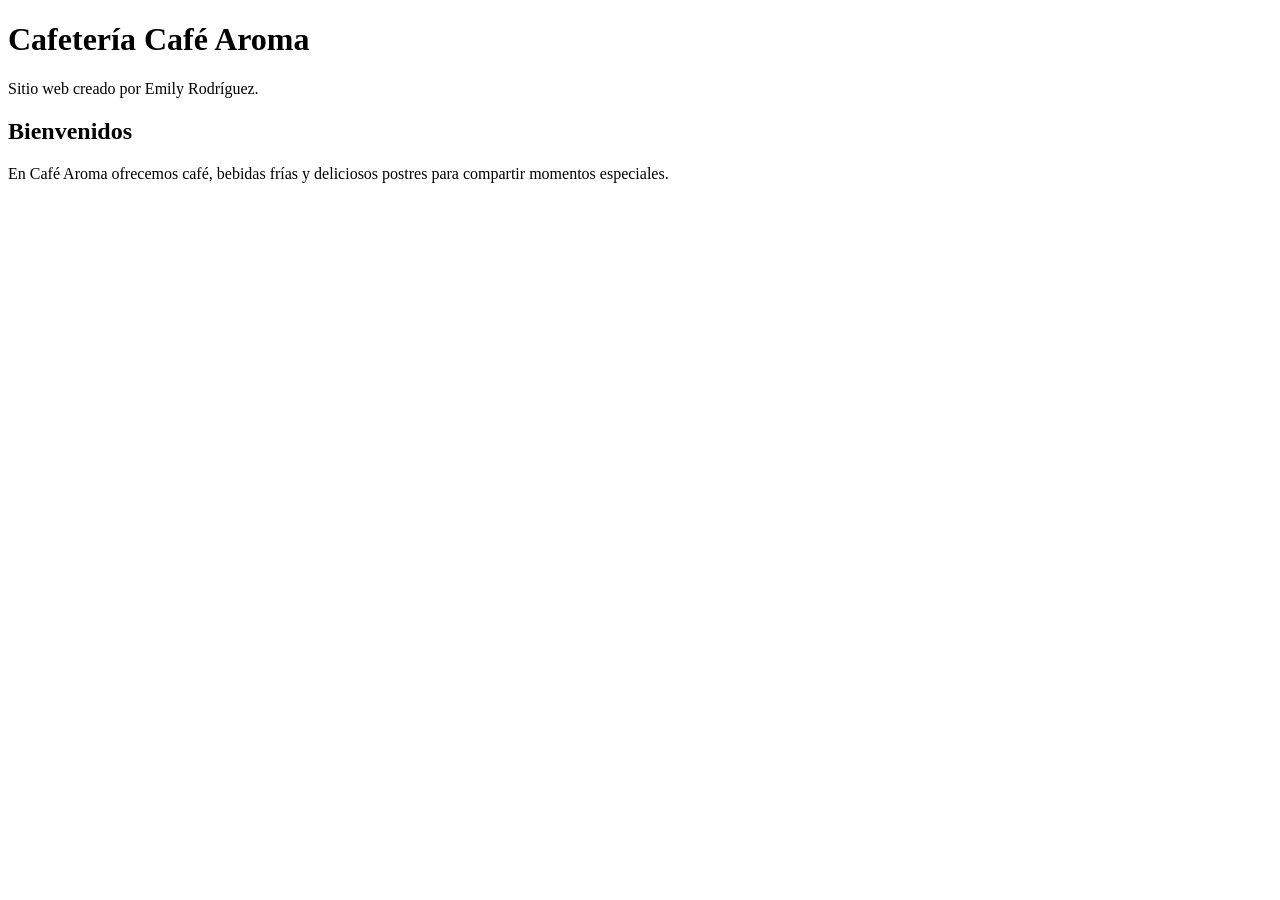
==== index.html @ 938803f1 "Primer avance del sitio Café Aroma" ====
<!DOCTYPE html>
<html lang="es">
<head>
    <meta charset="UTF-8">
    <meta name="viewport" content="width=device-width, initial-scale=1.0">
    <title>Café Aroma</title>
</head>
<body>
    <h1>Cafetería Café Aroma</h1>
    <p>Sitio web creado por Emily Rodríguez.</p>

    <h2>Bienvenidos</h2>
    <p>En Café Aroma ofrecemos café, bebidas frías y deliciosos postres para compartir momentos especiales.</p>
</body>
</html>
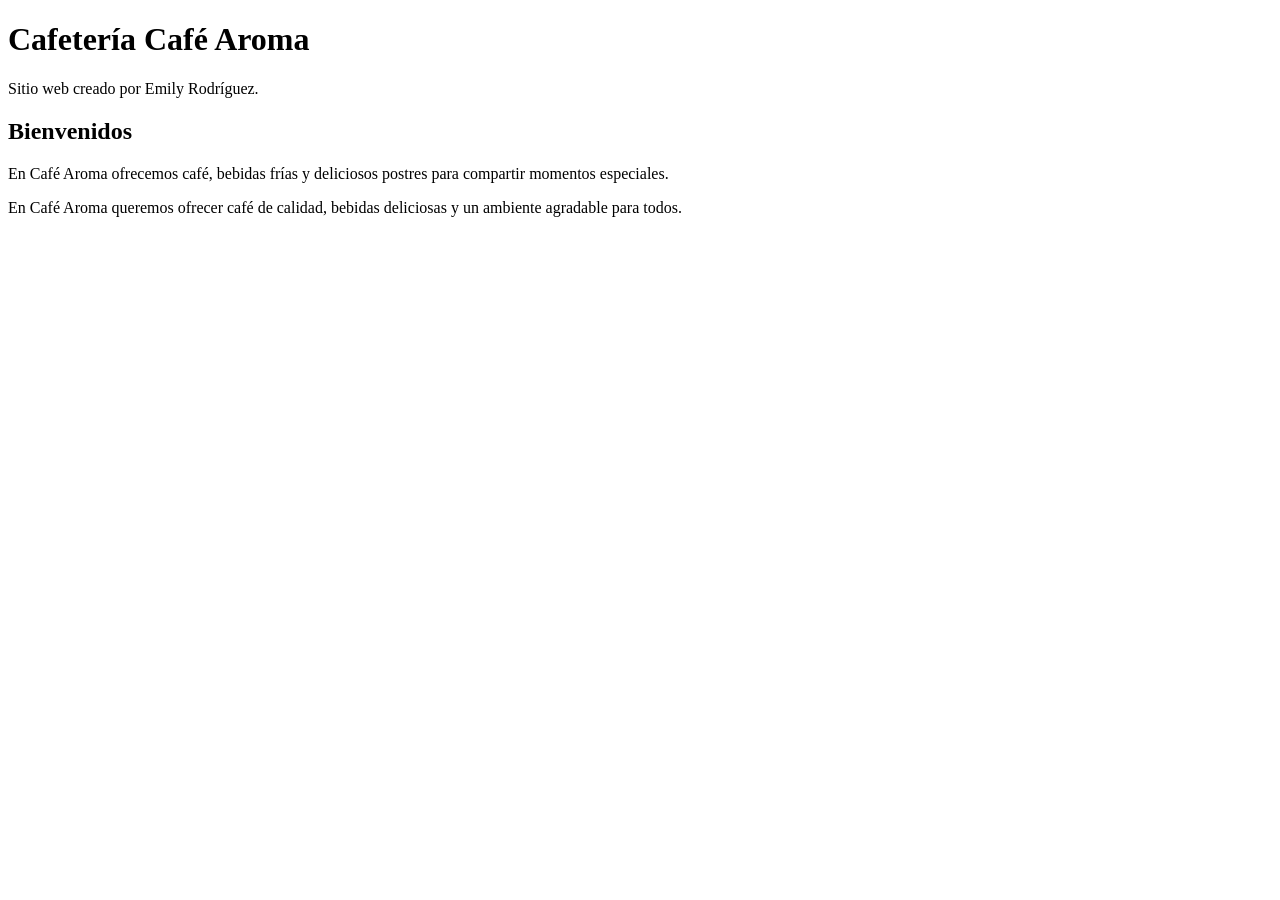
==== commit ed0fe6e6: "Segundo avance del sitio Café Aroma" ====
--- a/index.html
+++ b/index.html
@@ -12,5 +12,6 @@
 
     <h2>Bienvenidos</h2>
     <p>En Café Aroma ofrecemos café, bebidas frías y deliciosos postres para compartir momentos especiales.</p>
+ <p>En Café Aroma queremos ofrecer café de calidad, bebidas deliciosas y un ambiente agradable para todos.</p>
 </body>
-</html>
+</html>
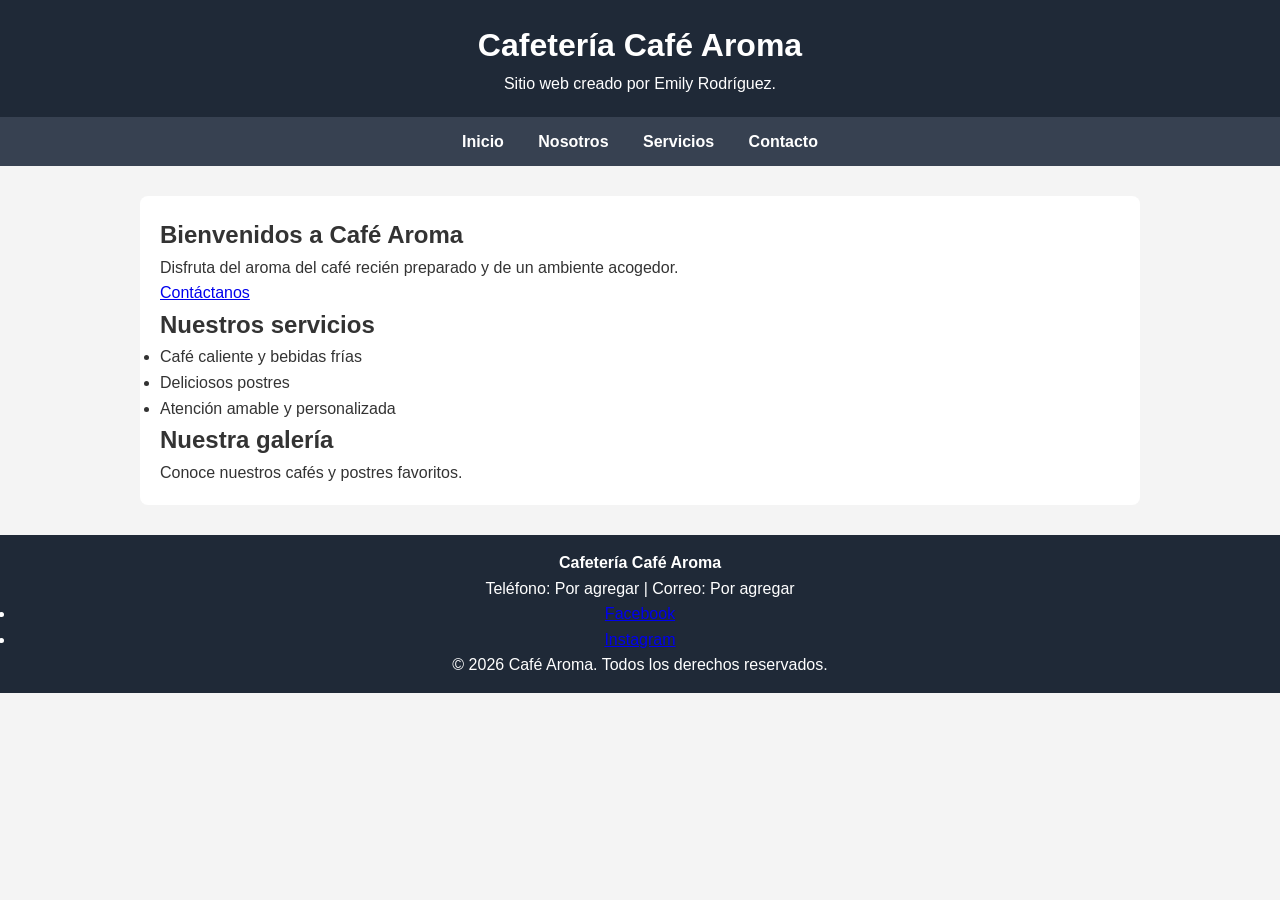
==== commit 5b864a02: "Actualizacion de pagina web" ====
--- a/index.html
+++ b/index.html
@@ -5,13 +5,60 @@
     <meta charset="UTF-8">
     <meta name="viewport" content="width=device-width, initial-scale=1.0">
     <title>Café Aroma</title>
+    <link rel="stylesheet" href="css/estilos.css">
 </head>
 <body>
-    <h1>Cafetería Café Aroma</h1>
-    <p>Sitio web creado por Emily Rodríguez.</p>
+    
+    <header>
+        <h1>Cafetería Café Aroma</h1>
+        <p>Sitio web creado por Emily Rodríguez.</p>
+    </header>
 
-    <h2>Bienvenidos</h2>
-    <p>En Café Aroma ofrecemos café, bebidas frías y deliciosos postres para compartir momentos especiales.</p>
- <p>En Café Aroma queremos ofrecer café de calidad, bebidas deliciosas y un ambiente agradable para todos.</p>
+    <nav>
+        <a href="index.html">Inicio</a>
+        <a href="nosotros.html">Nosotros</a>
+        <a href="servicios.html">Servicios</a>
+        <a href="contacto.html">Contacto</a>
+    </nav>
+
+<main>
+    <section class="portada">
+        <h2>Bienvenidos a Café Aroma</h2>
+        <p>Disfruta del aroma del café recién preparado y de un ambiente acogedor.</p>
+        <a href="contacto.html" class="boton">Contáctanos</a>
+    </section>
+
+    <section class="servicios">
+        <h2>Nuestros servicios</h2>
+        <ul>
+            <li>Café caliente y bebidas frías</li>
+            <li>Deliciosos postres</li>
+            <li>Atención amable y personalizada</li>
+        </ul>
+    </section>
+
+    <section class="galeria">
+        <h2>Nuestra galería</h2>
+        <p>Conoce nuestros cafés y postres favoritos.</p>
+    </section>
+</main>
+
+<footer>
+    <div>
+        <p><strong>Cafetería Café Aroma</strong></p>
+        <p>Teléfono: Por agregar | Correo: Por agregar</p>
+    </div>
+
+    <ul>
+        <li><a href="https://www.facebook.com/" target="_blank" rel="noopener">Facebook</a></li>
+        <li><a href="https://www.instagram.com/" target="_blank" rel="noopener">Instagram</a></li>
+    </ul>
+
+    <p>&copy; 2026 Café Aroma. Todos los derechos reservados.</p>
+</footer>
+
+    <script src="js/script.js"></script>
+    
 </body>
-</html>+</html>
+
--- a/css/estilos.css
+++ b/css/estilos.css
@@ -0,0 +1,78 @@
+
+/* Estilos generales */
+* {
+    margin: 0;
+    padding: 0;
+    box-sizing: border-box;
+}
+
+body {
+    font-family: Arial, sans-serif;
+    background-color: #f4f4f4;
+    color: #333;
+    line-height: 1.6;
+}
+
+/* Encabezado */
+header {
+    background-color: #1f2937;
+    color: white;
+    padding: 20px;
+    text-align: center;
+}
+
+/* Menú de navegación */
+nav {
+    background-color: #374151;
+    padding: 12px;
+    text-align: center;
+}
+
+nav a {
+    color: white;
+    text-decoration: none;
+    margin: 0 15px;
+    font-weight: bold;
+}
+
+nav a:hover {
+    color: #facc15;
+}
+
+/* Contenido principal */
+main {
+    max-width: 1000px;
+    margin: 30px auto;
+    padding: 20px;
+    background-color: white;
+    border-radius: 8px;
+}
+
+/* Imágenes */
+img {
+    max-width: 100%;
+    height: auto;
+}
+
+/* Botones */
+button {
+    background-color: #2563eb;
+    color: white;
+    border: none;
+    padding: 10px 18px;
+    border-radius: 5px;
+    cursor: pointer;
+}
+
+button:hover {
+    background-color: #1d4ed8;
+}
+
+/* Pie de página */
+footer {
+    background-color: #1f2937;
+    color: white;
+    text-align: center;
+    padding: 15px;
+    margin-top: 30px;
+}
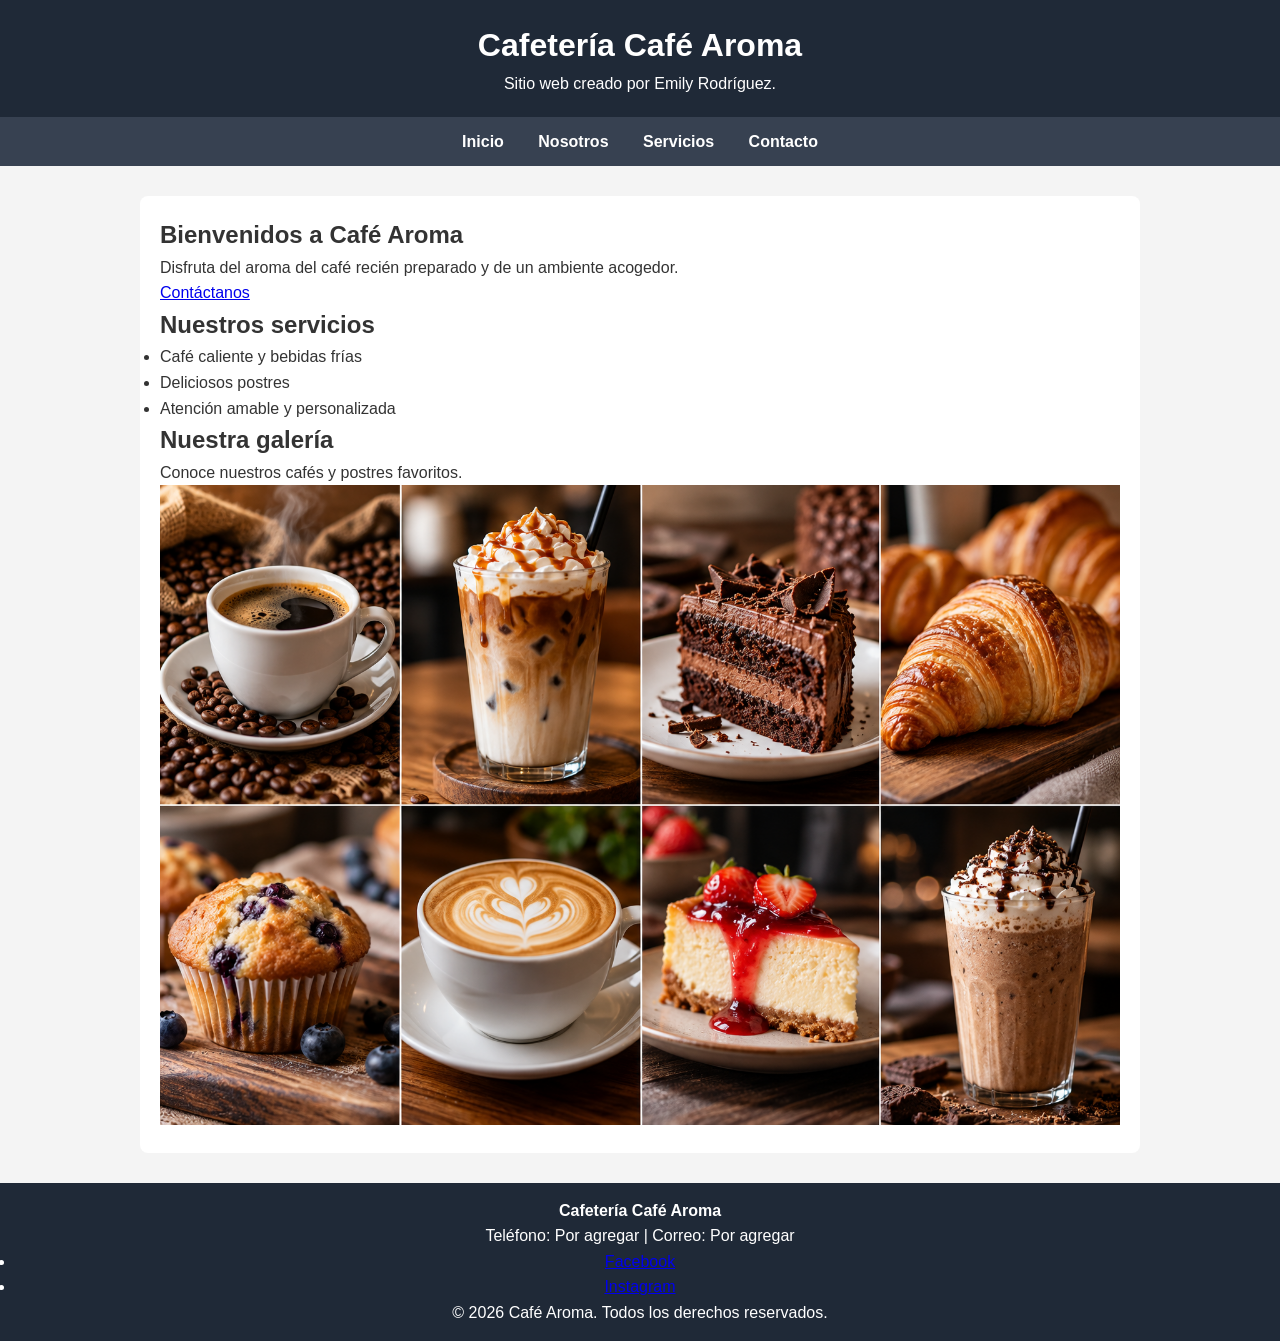
==== commit e23b128b: "Agrega imagen a la galeria" ====
--- a/index.html
+++ b/index.html
@@ -40,6 +40,9 @@
     <section class="galeria">
         <h2>Nuestra galería</h2>
         <p>Conoce nuestros cafés y postres favoritos.</p>
+        
+<img src="img/cafe-aroma.png" alt="Café recién preparado y variedad de postres de Café Aroma">
+
     </section>
 </main>
 
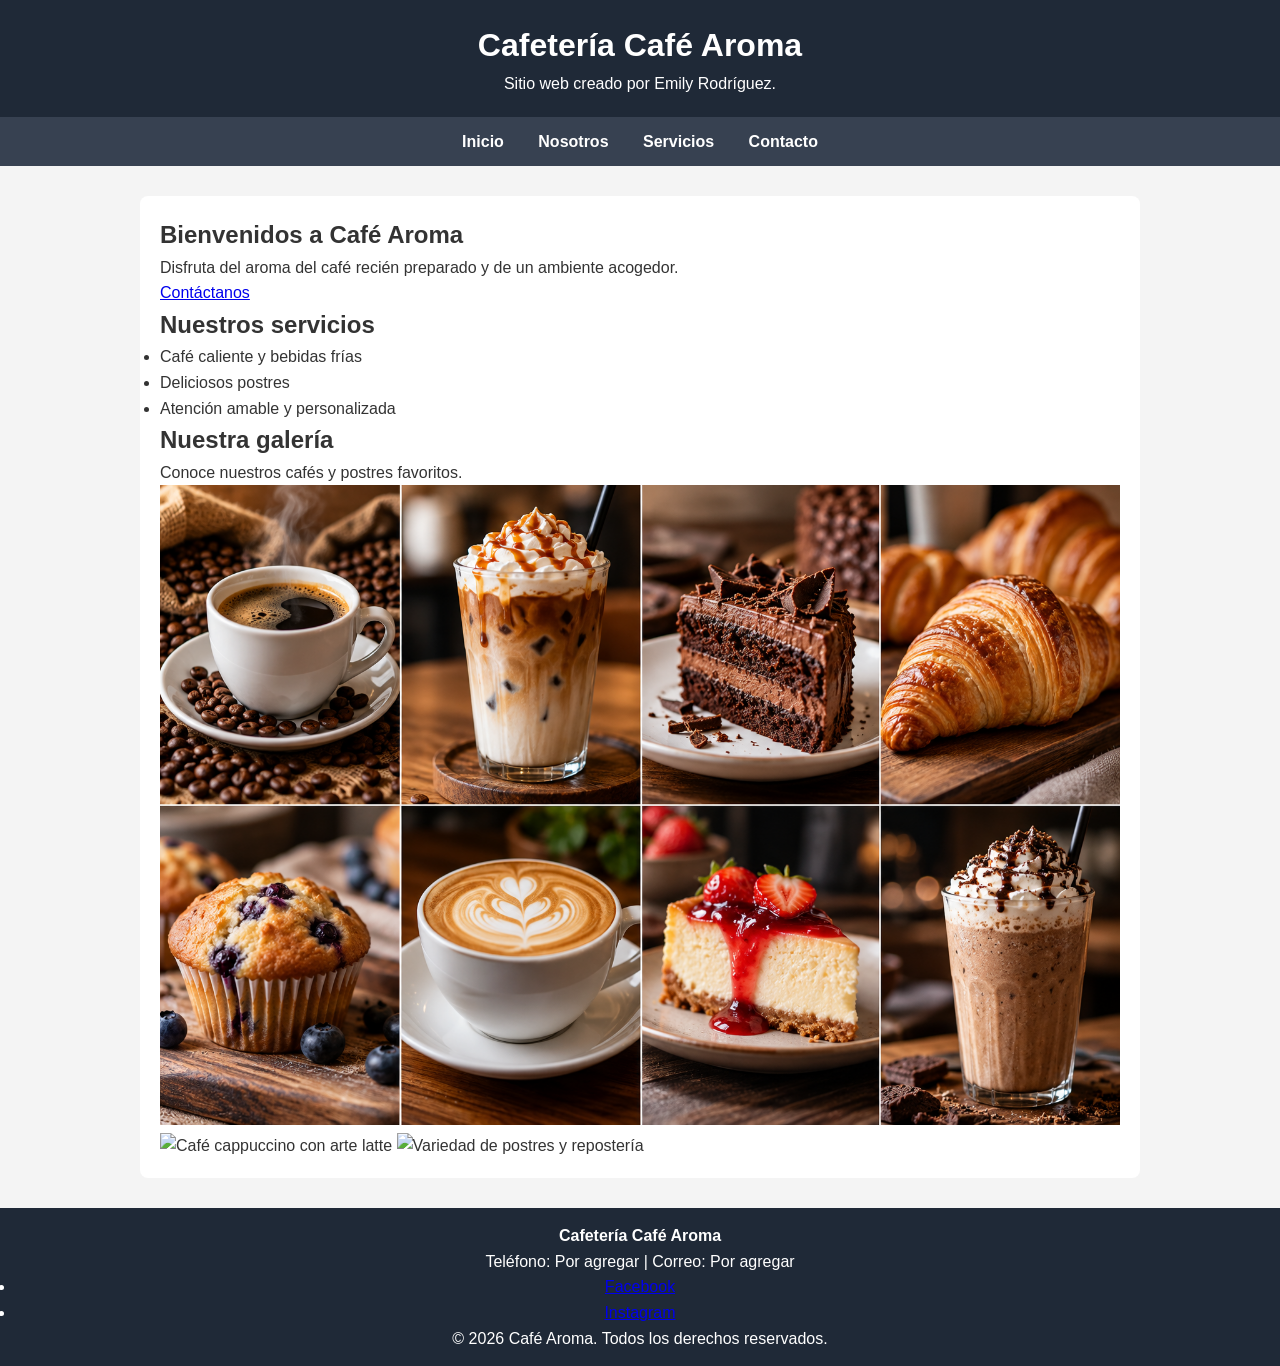
==== commit 1f81944a: "Agrega tres imagenes a la galeria" ====
--- a/index.html
+++ b/index.html
@@ -42,6 +42,8 @@
         <p>Conoce nuestros cafés y postres favoritos.</p>
         
 <img src="img/cafe-aroma.png" alt="Café recién preparado y variedad de postres de Café Aroma">
+<img src="img/cafe2.jpg" alt="Café cappuccino con arte latte">
+<img src="img/postres.jpg" alt="Variedad de postres y repostería">
 
     </section>
 </main>
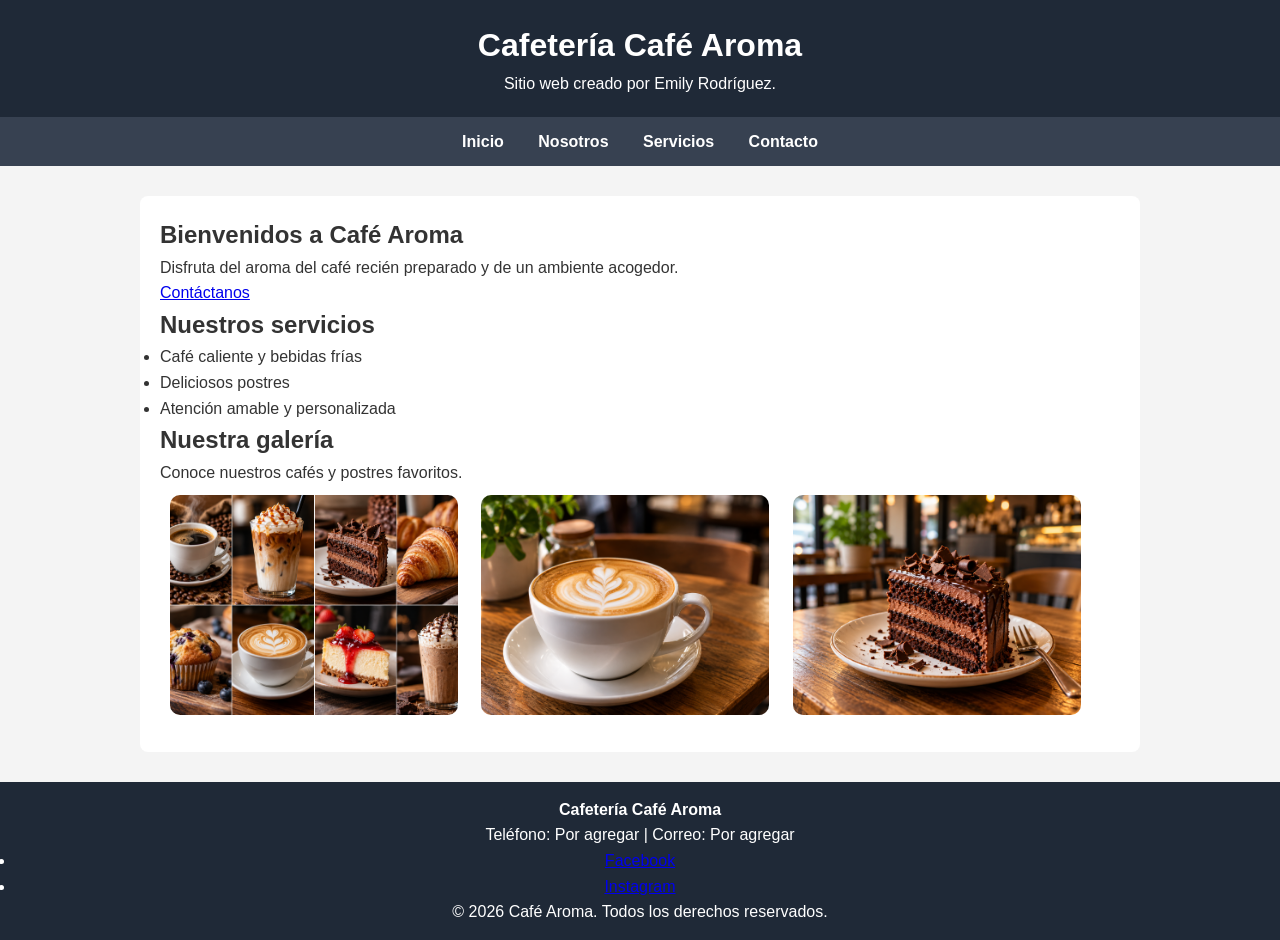
==== commit 82030474: "Agrega las tres imagenes y mejora la galeria" ====
--- a/index.html
+++ b/index.html
@@ -42,9 +42,8 @@
         <p>Conoce nuestros cafés y postres favoritos.</p>
         
 <img src="img/cafe-aroma.png" alt="Café recién preparado y variedad de postres de Café Aroma">
-<img src="img/cafe2.jpg" alt="Café cappuccino con arte latte">
-<img src="img/postres.jpg" alt="Variedad de postres y repostería">
-
+<img src="img/cafe2.png" alt="Café cappuccino con arte latte">
+<img src="img/postres.png" alt="Pastel de chocolate">
     </section>
 </main>
 
--- a/css/estilos.css
+++ b/css/estilos.css
@@ -76,3 +76,11 @@
     padding: 15px;
     margin-top: 30px;
 }
+/* Galería de imágenes */
+.galeria img {
+    width: 30%;
+    height: 220px;
+    object-fit: cover;
+    margin: 1%;
+    border-radius: 10px;
+}
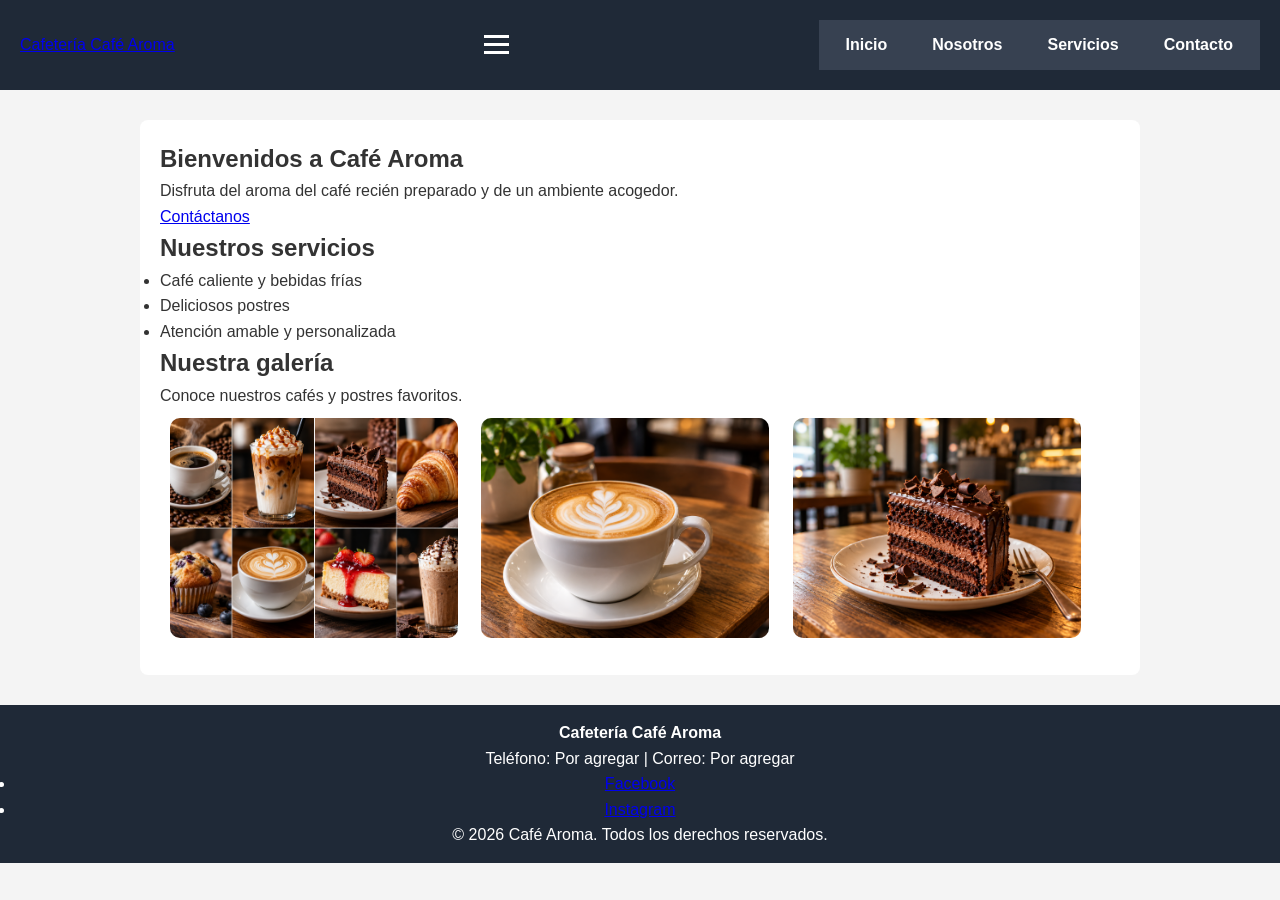
==== commit b2f9dce0: "Actualiza menu y estilos" ====
--- a/index.html
+++ b/index.html
@@ -9,18 +9,25 @@
 </head>
 <body>
     
-    <header>
-        <h1>Cafetería Café Aroma</h1>
-        <p>Sitio web creado por Emily Rodríguez.</p>
-    </header>
+   <header class="header">
+    <a href="index.html" class="logo">Cafetería Café Aroma</a>
 
-    <nav>
-        <a href="index.html">Inicio</a>
-        <a href="nosotros.html">Nosotros</a>
-        <a href="servicios.html">Servicios</a>
-        <a href="contacto.html">Contacto</a>
+    <button class="hamburguesa" id="btnMenu" aria-label="Abrir menú">
+        <span></span>
+        <span></span>
+        <span></span>
+    </button>
+
+    <nav class="menu" id="menu">
+        <ul>
+            <li><a href="index.html">Inicio</a></li>
+            <li><a href="nosotros.html">Nosotros</a></li>
+            <li><a href="servicios.html">Servicios</a></li>
+            <li><a href="contacto.html">Contacto</a></li>
+        </ul>
     </nav>
-
+</header>
+   
 <main>
     <section class="portada">
         <h2>Bienvenidos a Café Aroma</h2>
--- a/css/estilos.css
+++ b/css/estilos.css
@@ -84,3 +84,39 @@
     margin: 1%;
     border-radius: 10px;
 }
+
+/* Menú hamburguesa */
+.header {
+    display: flex;
+    justify-content: space-between;
+    align-items: center;
+    flex-wrap: wrap;
+}
+
+.hamburguesa {
+    display: flex;
+    flex-direction: column;
+    gap: 5px;
+    background: transparent;
+    border: none;
+    cursor: pointer;
+}
+
+.hamburguesa span {
+    display: block;
+    width: 25px;
+    height: 3px;
+    background-color: white;
+}
+
+.menu ul {
+    display: flex;
+    gap: 15px;
+    list-style: none;
+    padding: 0;
+}
+
+.menu a {
+    color: white;
+    text-decoration: none;
+}
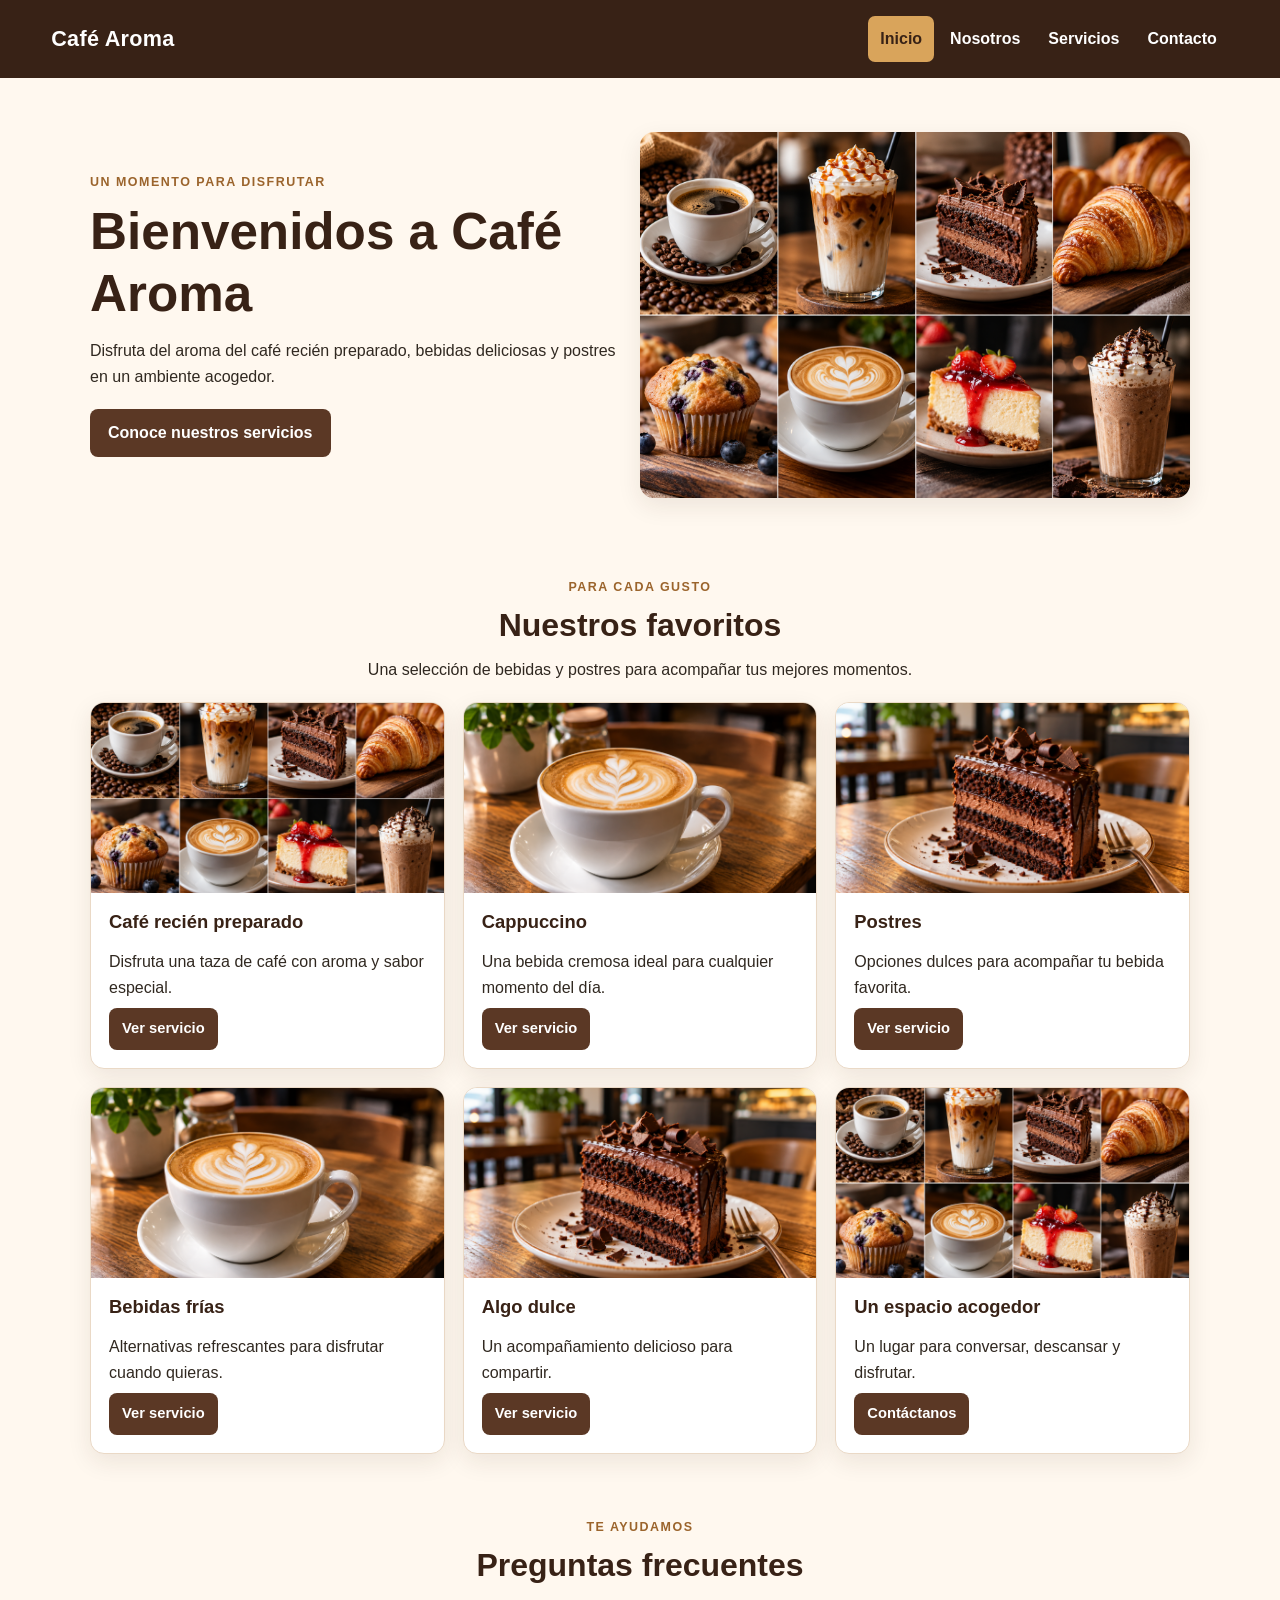
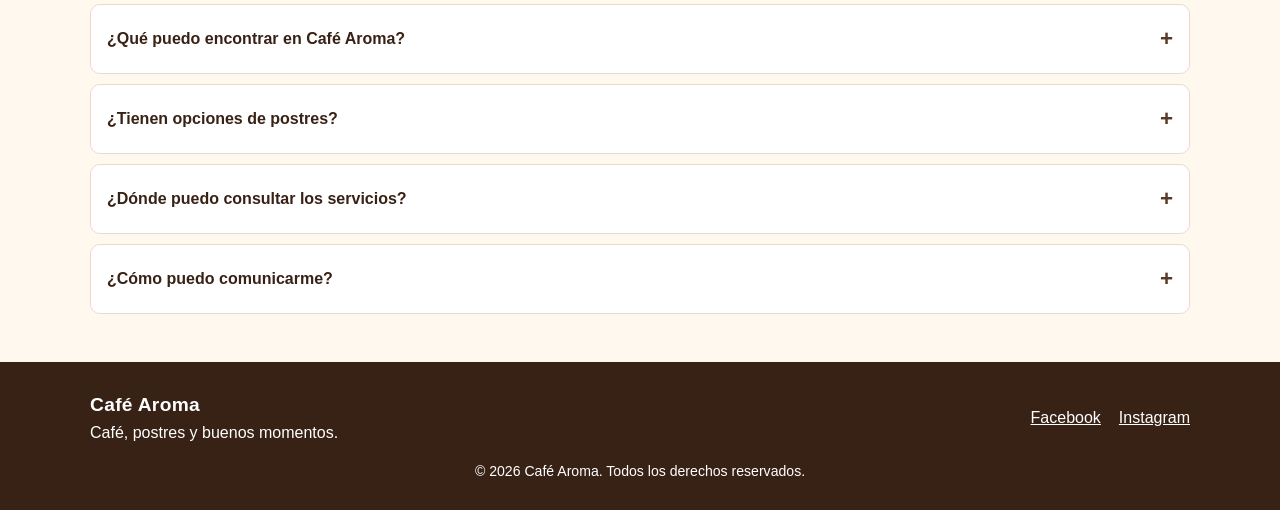
==== commit 4c8ca4a1: "Actualiza proyecto Café Aroma y laboratorio HTML CSS" ====
--- a/index.html
+++ b/index.html
@@ -1,75 +1,104 @@
-
 <!DOCTYPE html>
 <html lang="es">
 <head>
-    <meta charset="UTF-8">
-    <meta name="viewport" content="width=device-width, initial-scale=1.0">
-    <title>Café Aroma</title>
-    <link rel="stylesheet" href="css/estilos.css">
+  <meta charset="UTF-8">
+  <meta name="viewport" content="width=device-width, initial-scale=1.0">
+  <meta name="description" content="Café Aroma: café, bebidas y postres en un ambiente acogedor.">
+  <title>Inicio | Café Aroma</title>
+  <link rel="stylesheet" href="css/estilos.css">
+  <script src="js/script.js" defer></script>
 </head>
 <body>
-    
-   <header class="header">
-    <a href="index.html" class="logo">Cafetería Café Aroma</a>
+  <header class="header">
+    <a class="logo" href="index.html">Café Aroma</a>
+    <button class="hamburguesa" id="btnMenu" type="button" aria-label="Abrir menú" aria-controls="menu" aria-expanded="false">
+      <span></span><span></span><span></span>
+    </button>
+    <nav class="menu" id="menu" aria-label="Menú principal">
+      <a href="index.html" aria-current="page">Inicio</a>
+      <a href="nosotros.html">Nosotros</a>
+      <a href="servicios.html">Servicios</a>
+      <a href="contacto.html">Contacto</a>
+    </nav>
+  </header>
 
-    <button class="hamburguesa" id="btnMenu" aria-label="Abrir menú">
-        <span></span>
-        <span></span>
-        <span></span>
-    </button>
-
-    <nav class="menu" id="menu">
-        <ul>
-            <li><a href="index.html">Inicio</a></li>
-            <li><a href="nosotros.html">Nosotros</a></li>
-            <li><a href="servicios.html">Servicios</a></li>
-            <li><a href="contacto.html">Contacto</a></li>
-        </ul>
-    </nav>
-</header>
-   
-<main>
-    <section class="portada">
-        <h2>Bienvenidos a Café Aroma</h2>
-        <p>Disfruta del aroma del café recién preparado y de un ambiente acogedor.</p>
-        <a href="contacto.html" class="boton">Contáctanos</a>
+  <main>
+    <section class="portada contenedor">
+      <div class="portada-texto">
+        <p class="etiqueta">Un momento para disfrutar</p>
+        <h1>Bienvenidos a Café Aroma</h1>
+        <p>Disfruta del aroma del café recién preparado, bebidas deliciosas y postres en un ambiente acogedor.</p>
+        <a class="boton" href="servicios.html">Conoce nuestros servicios</a>
+      </div>
+      <img src="img/cafe-aroma.png" alt="Café recién preparado y postres de Café Aroma">
     </section>
 
-    <section class="servicios">
-        <h2>Nuestros servicios</h2>
-        <ul>
-            <li>Café caliente y bebidas frías</li>
-            <li>Deliciosos postres</li>
-            <li>Atención amable y personalizada</li>
-        </ul>
+    <section class="seccion contenedor">
+      <div class="encabezado-seccion">
+        <p class="etiqueta">Para cada gusto</p>
+        <h2>Nuestros favoritos</h2>
+        <p>Una selección de bebidas y postres para acompañar tus mejores momentos.</p>
+      </div>
+      <div class="cards">
+        <article class="card">
+          <img src="img/cafe-aroma.png" alt="Taza de café recién preparado">
+          <div class="card-contenido"><h3>Café recién preparado</h3><p>Disfruta una taza de café con aroma y sabor especial.</p><a class="boton boton-secundario" href="servicios.html">Ver servicio</a></div>
+        </article>
+        <article class="card">
+          <img src="img/cafe2.png" alt="Cappuccino con arte latte">
+          <div class="card-contenido"><h3>Cappuccino</h3><p>Una bebida cremosa ideal para cualquier momento del día.</p><a class="boton boton-secundario" href="servicios.html">Ver servicio</a></div>
+        </article>
+        <article class="card">
+          <img src="img/postres.png" alt="Pastel de chocolate">
+          <div class="card-contenido"><h3>Postres</h3><p>Opciones dulces para acompañar tu bebida favorita.</p><a class="boton boton-secundario" href="servicios.html">Ver servicio</a></div>
+        </article>
+        <article class="card">
+          <img src="img/cafe2.png" alt="Bebida de café servida en una taza">
+          <div class="card-contenido"><h3>Bebidas frías</h3><p>Alternativas refrescantes para disfrutar cuando quieras.</p><a class="boton boton-secundario" href="servicios.html">Ver servicio</a></div>
+        </article>
+        <article class="card">
+          <img src="img/postres.png" alt="Postre dulce para compartir">
+          <div class="card-contenido"><h3>Algo dulce</h3><p>Un acompañamiento delicioso para compartir.</p><a class="boton boton-secundario" href="servicios.html">Ver servicio</a></div>
+        </article>
+        <article class="card">
+          <img src="img/cafe-aroma.png" alt="Ambiente de cafetería con café">
+          <div class="card-contenido"><h3>Un espacio acogedor</h3><p>Un lugar para conversar, descansar y disfrutar.</p><a class="boton boton-secundario" href="contacto.html">Contáctanos</a></div>
+        </article>
+      </div>
     </section>
 
-    <section class="galeria">
-        <h2>Nuestra galería</h2>
-        <p>Conoce nuestros cafés y postres favoritos.</p>
-        
-<img src="img/cafe-aroma.png" alt="Café recién preparado y variedad de postres de Café Aroma">
-<img src="img/cafe2.png" alt="Café cappuccino con arte latte">
-<img src="img/postres.png" alt="Pastel de chocolate">
+    <section class="seccion contenedor preguntas">
+      <div class="encabezado-seccion">
+        <p class="etiqueta">Te ayudamos</p>
+        <h2>Preguntas frecuentes</h2>
+      </div>
+      <div class="accordion" id="accordion">
+        <article class="accordion-item">
+          <button class="accordion-titulo" type="button" aria-expanded="false">¿Qué puedo encontrar en Café Aroma?<span aria-hidden="true">+</span></button>
+          <div class="accordion-contenido"><p>Ofrecemos café, bebidas frías, postres y un ambiente agradable para disfrutar.</p></div>
+        </article>
+        <article class="accordion-item">
+          <button class="accordion-titulo" type="button" aria-expanded="false">¿Tienen opciones de postres?<span aria-hidden="true">+</span></button>
+          <div class="accordion-contenido"><p>Sí, contamos con deliciosos postres para acompañar nuestras bebidas.</p></div>
+        </article>
+        <article class="accordion-item">
+          <button class="accordion-titulo" type="button" aria-expanded="false">¿Dónde puedo consultar los servicios?<span aria-hidden="true">+</span></button>
+          <div class="accordion-contenido"><p>Puedes visitar la sección Servicios desde el menú principal.</p></div>
+        </article>
+        <article class="accordion-item">
+          <button class="accordion-titulo" type="button" aria-expanded="false">¿Cómo puedo comunicarme?<span aria-hidden="true">+</span></button>
+          <div class="accordion-contenido"><p>Entra a la sección Contacto y completa el formulario de consulta.</p></div>
+        </article>
+      </div>
     </section>
-</main>
+  </main>
 
-<footer>
-    <div>
-        <p><strong>Cafetería Café Aroma</strong></p>
-        <p>Teléfono: Por agregar | Correo: Por agregar</p>
+  <footer class="footer">
+    <div class="footer-contenedor contenedor">
+      <div><a class="logo logo-footer" href="index.html">Café Aroma</a><p>Café, postres y buenos momentos.</p></div>
+      <div class="redes"><a href="https://www.facebook.com/" target="_blank" rel="noopener noreferrer">Facebook</a><a href="https://www.instagram.com/" target="_blank" rel="noopener noreferrer">Instagram</a></div>
+      <p class="copyright">© 2026 Café Aroma. Todos los derechos reservados.</p>
     </div>
-
-    <ul>
-        <li><a href="https://www.facebook.com/" target="_blank" rel="noopener">Facebook</a></li>
-        <li><a href="https://www.instagram.com/" target="_blank" rel="noopener">Instagram</a></li>
-    </ul>
-
-    <p>&copy; 2026 Café Aroma. Todos los derechos reservados.</p>
-</footer>
-
-    <script src="js/script.js"></script>
-    
+  </footer>
 </body>
 </html>
-
--- a/css/estilos.css
+++ b/css/estilos.css
@@ -1,122 +1,113 @@
+/* Café Aroma - Proyecto 2 | CSS mobile first */
+:root {
+  --cafe: #5b3825;
+  --cafe-oscuro: #382216;
+  --crema: #fff8ef;
+  --dorado: #d9a45b;
+  --texto: #302820;
+  --blanco: #ffffff;
+  --ancho-maximo: 1100px;
+  --radio: 14px;
+  --sombra: 0 8px 24px rgba(56, 34, 22, 0.09);
+}
+* { box-sizing: border-box; margin: 0; padding: 0; }
+html { scroll-behavior: smooth; }
+body { font-family: Arial, sans-serif; background: var(--crema); color: var(--texto); line-height: 1.6; }
+img { display: block; max-width: 100%; height: auto; }
+a { color: inherit; }
+button, input, textarea { font: inherit; }
+.contenedor { width: min(92%, var(--ancho-maximo)); margin-inline: auto; }
+.header { display: flex; align-items: center; justify-content: space-between; flex-wrap: wrap; gap: 14px; padding: 16px 4%; background: var(--cafe-oscuro); color: var(--blanco); }
+.logo { color: var(--blanco); font-size: 1.35rem; font-weight: 700; text-decoration: none; letter-spacing: .3px; }
+.hamburguesa { width: 44px; height: 42px; border: 1px solid rgba(255,255,255,.35); border-radius: 8px; background: transparent; display: flex; flex-direction: column; justify-content: center; align-items: center; gap: 5px; cursor: pointer; }
+.hamburguesa span { width: 23px; height: 2px; background: var(--blanco); border-radius: 2px; transition: transform .25s ease, opacity .2s ease; }
+.hamburguesa.activo span:first-child { transform: translateY(7px) rotate(45deg); }
+.hamburguesa.activo span:nth-child(2) { opacity: 0; }
+.hamburguesa.activo span:last-child { transform: translateY(-7px) rotate(-45deg); }
+.menu { display: none; flex-basis: 100%; flex-direction: column; gap: 4px; }
+.menu.menu-abierto { display: flex; }
+.menu a { color: var(--blanco); text-decoration: none; padding: 10px 12px; border-radius: 7px; font-weight: 700; }
+.menu a:hover, .menu a[aria-current="page"] { background: var(--dorado); color: var(--cafe-oscuro); }
+.portada { display: flex; flex-direction: column; gap: 24px; align-items: center; padding-block: 34px; }
+.portada-texto { width: 100%; }
+.etiqueta { color: #9b642c; text-transform: uppercase; letter-spacing: 1.5px; font-size: .78rem; font-weight: 700; margin-bottom: 8px; }
+h1, h2, h3 { color: var(--cafe-oscuro); line-height: 1.2; }
+h1 { font-size: clamp(2rem, 7vw, 3.2rem); margin-bottom: 14px; }
+h2 { font-size: clamp(1.5rem, 4vw, 2rem); margin-bottom: 12px; }
+h3 { font-size: 1.15rem; margin-bottom: 8px; }
+.portada p:not(.etiqueta), .pagina-encabezado > p:last-child { max-width: 620px; margin-bottom: 20px; }
+.portada > img { width: 100%; max-height: 340px; object-fit: cover; border-radius: var(--radio); box-shadow: var(--sombra); }
+.boton { display: inline-block; padding: 11px 18px; border: 0; border-radius: 8px; background: var(--cafe); color: var(--blanco); text-decoration: none; font-weight: 700; cursor: pointer; transition: background .2s ease, transform .2s ease; }
+.boton:hover { background: var(--cafe-oscuro); transform: translateY(-2px); }
+.boton-secundario { padding: 9px 13px; font-size: .92rem; }
+.seccion { padding-block: 26px 38px; }
+.encabezado-seccion { margin-bottom: 20px; text-align: center; }
+.encabezado-seccion p:last-child { max-width: 650px; margin-inline: auto; }
+.cards { display: flex; flex-wrap: wrap; gap: 18px; }
+.card { flex: 1 1 100%; min-width: 0; overflow: hidden; background: var(--blanco); border: 1px solid #ead9c6; border-radius: var(--radio); box-shadow: var(--sombra); transition: transform .2s ease, box-shadow .2s ease; }
+.card:hover { transform: translateY(-4px); box-shadow: 0 12px 28px rgba(56,34,22,.15); }
+.card img { width: 100%; height: 190px; object-fit: cover; }
+.card-contenido { padding: 18px; display: flex; flex-direction: column; align-items: flex-start; gap: 8px; }
+.card-contenido p { flex: 1; }
+.preguntas { padding-bottom: 48px; }
+.accordion { display: flex; flex-direction: column; gap: 10px; }
+.accordion-item { background: var(--blanco); border: 1px solid #ead9c6; border-radius: 10px; overflow: hidden; }
+.accordion-titulo { display: flex; justify-content: space-between; align-items: center; gap: 12px; width: 100%; padding: 16px; border: 0; background: var(--blanco); color: var(--cafe-oscuro); text-align: left; font-weight: 700; cursor: pointer; }
+.accordion-titulo span { font-size: 1.4rem; color: var(--cafe); }
+.accordion-contenido { display: none; padding: 0 16px 16px; }
+.accordion-item.activo .accordion-contenido { display: block; }
+.accordion-item.activo .accordion-titulo span { transform: rotate(45deg); }
+.pagina-encabezado { padding-block: 38px 20px; text-align: center; }
+.pagina-encabezado > p:last-child { margin-inline: auto; }
+.contenido-pagina { padding-block: 20px 48px; }
+.dos-columnas { display: flex; flex-direction: column; gap: 24px; align-items: flex-start; }
+.imagen-destacada { width: 100%; max-height: 340px; object-fit: cover; border-radius: var(--radio); }
+.dos-columnas h2:not(:first-child) { margin-top: 20px; }
+.dos-columnas .boton { margin-top: 20px; }
+.servicio-fila { display: flex; flex-direction: column; gap: 18px; padding: 18px; margin-bottom: 18px; background: var(--blanco); border-radius: var(--radio); box-shadow: var(--sombra); }
+.servicio-fila img { width: 100%; height: 190px; object-fit: cover; border-radius: 10px; }
+.llamado { padding: 24px; margin-top: 24px; background: #f3e3cf; border-radius: var(--radio); text-align: center; }
+.llamado p { margin-bottom: 16px; }
+.contacto-grid { display: flex; flex-direction: column; gap: 28px; }
+.dato-contacto { margin-top: 12px; padding: 12px; background: var(--blanco); border-radius: 8px; }
+.formulario { display: flex; flex-direction: column; gap: 10px; padding: 20px; background: var(--blanco); border-radius: var(--radio); box-shadow: var(--sombra); }
+.formulario label { font-weight: 700; }
+.formulario input, .formulario textarea { width: 100%; padding: 11px; border: 1px solid #cdbba8; border-radius: 7px; background: #fffdfa; color: var(--texto); }
+.formulario input:focus, .formulario textarea:focus { outline: 2px solid var(--dorado); border-color: var(--dorado); }
+.nota-formulario { color: #6d6258; font-size: .85rem; }
+.footer { padding: 28px 0; background: var(--cafe-oscuro); color: var(--blanco); }
+.footer-contenedor { display: flex; flex-direction: column; align-items: center; gap: 14px; text-align: center; }
+.logo-footer { font-size: 1.2rem; }
+.redes { display: flex; gap: 18px; }
+.redes a { color: var(--blanco); }
+.copyright { font-size: .88rem; }
 
-/* Estilos generales */
-* {
-    margin: 0;
-    padding: 0;
-    box-sizing: border-box;
+/* 501 px: dos tarjetas por fila */
+@media (min-width: 501px) {
+  .card { flex-basis: calc(50% - 9px); }
+  .servicio-fila { flex-direction: row; align-items: center; }
+  .servicio-fila img { width: 38%; flex: 0 0 38%; }
+  .footer-contenedor { flex-direction: row; justify-content: space-between; flex-wrap: wrap; text-align: left; }
+  .copyright { flex-basis: 100%; text-align: center; }
 }
 
-body {
-    font-family: Arial, sans-serif;
-    background-color: #f4f4f4;
-    color: #333;
-    line-height: 1.6;
+/* 701 px: más espacio y columnas equilibradas */
+@media (min-width: 701px) {
+  .header { padding-inline: 4%; }
+  .portada { flex-direction: row; padding-block: 54px; }
+  .portada-texto, .portada > img { width: 50%; }
+  .portada > img { max-height: 380px; }
+  .dos-columnas { flex-direction: row; }
+  .dos-columnas > * { width: 50%; }
+  .imagen-destacada { position: sticky; top: 20px; }
+  .contacto-grid { flex-direction: row; align-items: flex-start; }
+  .contacto-grid > * { width: 50%; }
 }
 
-/* Encabezado */
-header {
-    background-color: #1f2937;
-    color: white;
-    padding: 20px;
-    text-align: center;
+/* 991 px: menú horizontal y tres tarjetas por fila */
+@media (min-width: 991px) {
+  .header { flex-wrap: nowrap; }
+  .hamburguesa { display: none; }
+  .menu { display: flex; flex-basis: auto; flex-direction: row; align-items: center; }
+  .card { flex-basis: calc(33.333% - 12px); }
 }
-
-/* Menú de navegación */
-nav {
-    background-color: #374151;
-    padding: 12px;
-    text-align: center;
-}
-
-nav a {
-    color: white;
-    text-decoration: none;
-    margin: 0 15px;
-    font-weight: bold;
-}
-
-nav a:hover {
-    color: #facc15;
-}
-
-/* Contenido principal */
-main {
-    max-width: 1000px;
-    margin: 30px auto;
-    padding: 20px;
-    background-color: white;
-    border-radius: 8px;
-}
-
-/* Imágenes */
-img {
-    max-width: 100%;
-    height: auto;
-}
-
-/* Botones */
-button {
-    background-color: #2563eb;
-    color: white;
-    border: none;
-    padding: 10px 18px;
-    border-radius: 5px;
-    cursor: pointer;
-}
-
-button:hover {
-    background-color: #1d4ed8;
-}
-
-/* Pie de página */
-footer {
-    background-color: #1f2937;
-    color: white;
-    text-align: center;
-    padding: 15px;
-    margin-top: 30px;
-}
-/* Galería de imágenes */
-.galeria img {
-    width: 30%;
-    height: 220px;
-    object-fit: cover;
-    margin: 1%;
-    border-radius: 10px;
-}
-
-/* Menú hamburguesa */
-.header {
-    display: flex;
-    justify-content: space-between;
-    align-items: center;
-    flex-wrap: wrap;
-}
-
-.hamburguesa {
-    display: flex;
-    flex-direction: column;
-    gap: 5px;
-    background: transparent;
-    border: none;
-    cursor: pointer;
-}
-
-.hamburguesa span {
-    display: block;
-    width: 25px;
-    height: 3px;
-    background-color: white;
-}
-
-.menu ul {
-    display: flex;
-    gap: 15px;
-    list-style: none;
-    padding: 0;
-}
-
-.menu a {
-    color: white;
-    text-decoration: none;
-}
